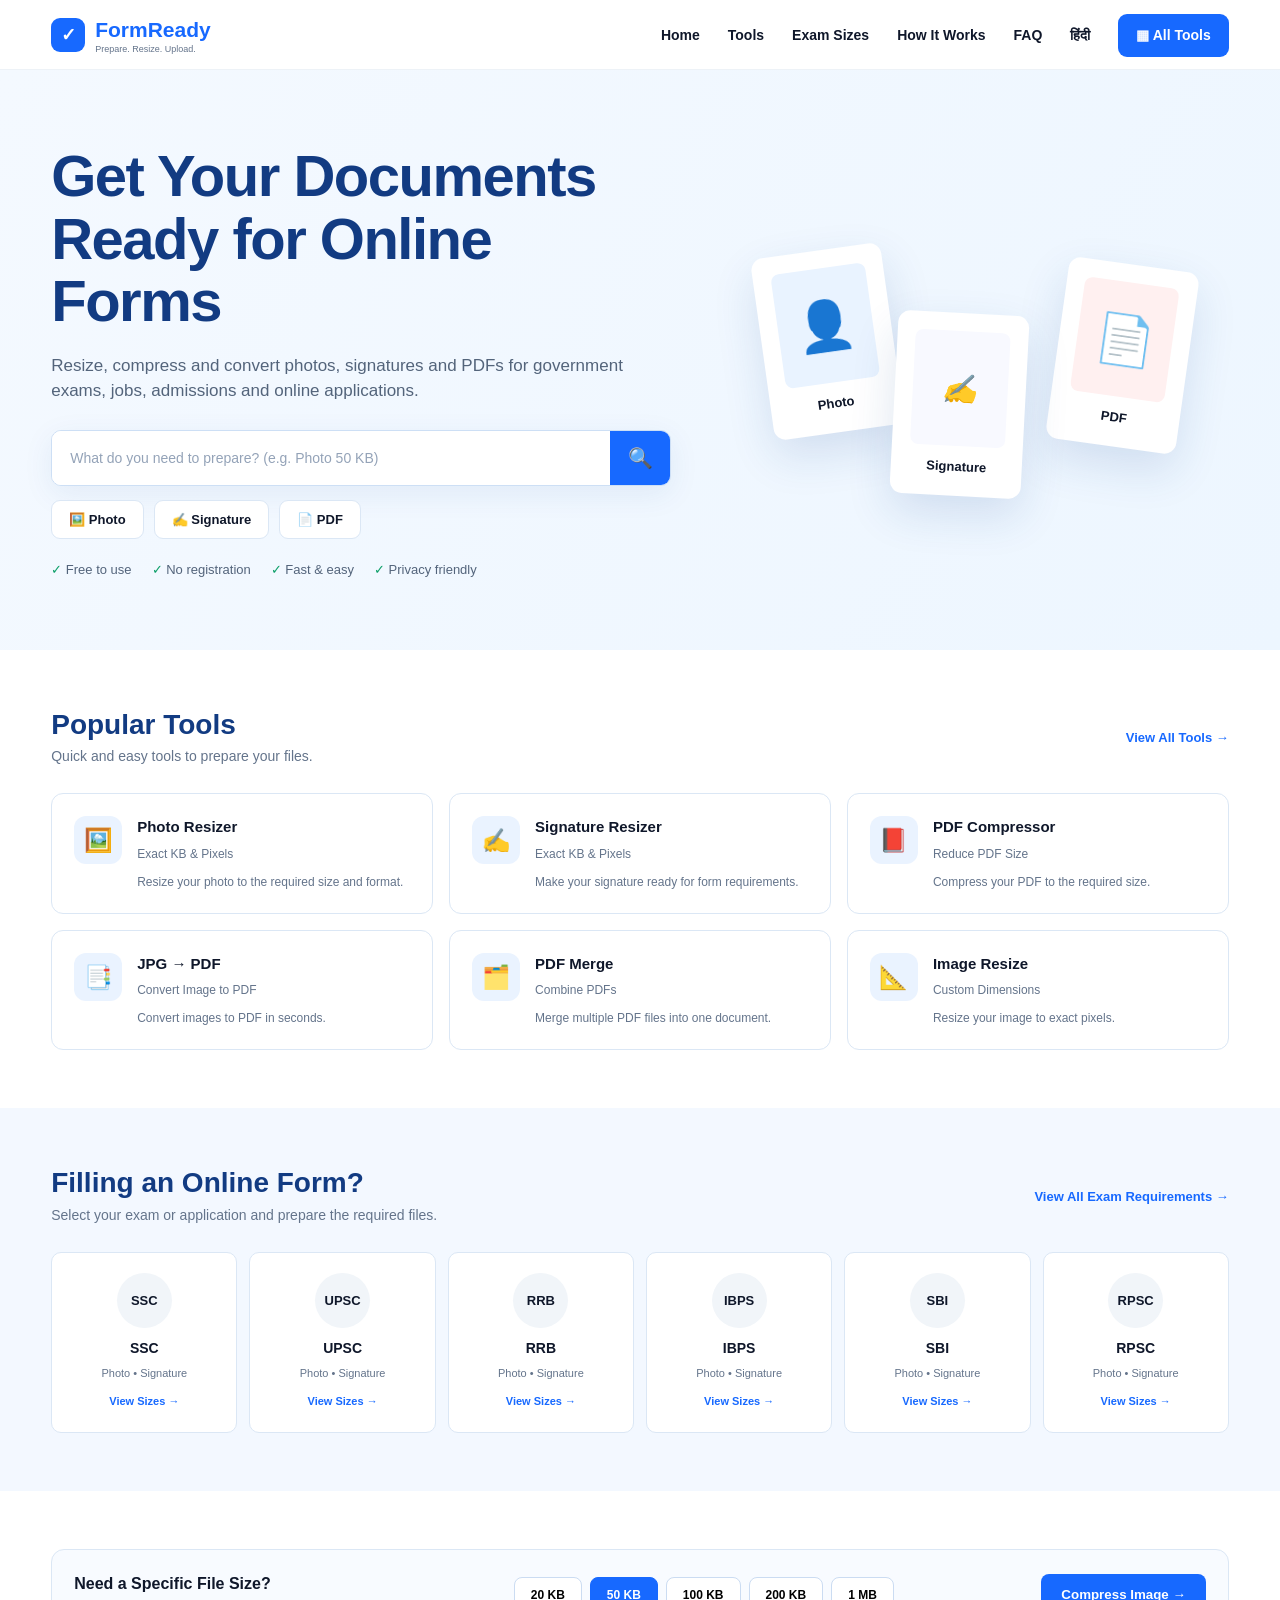
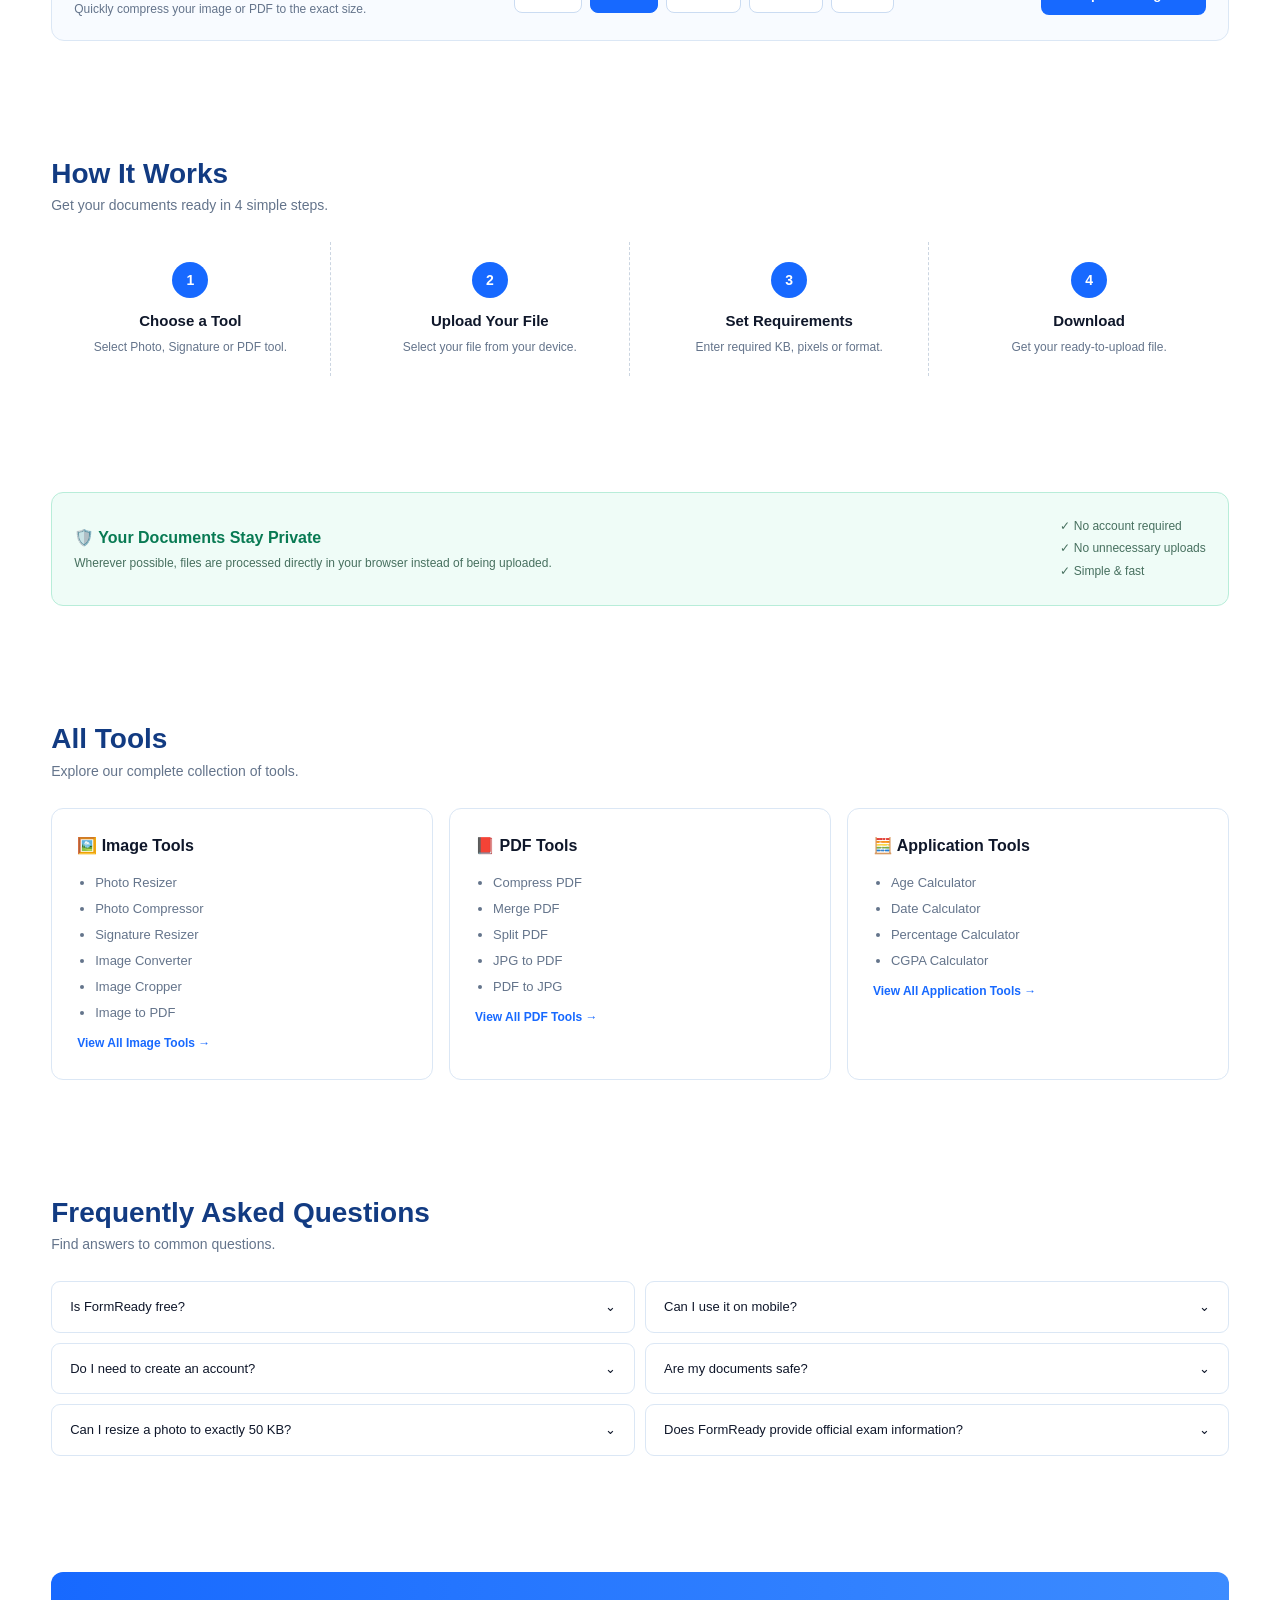
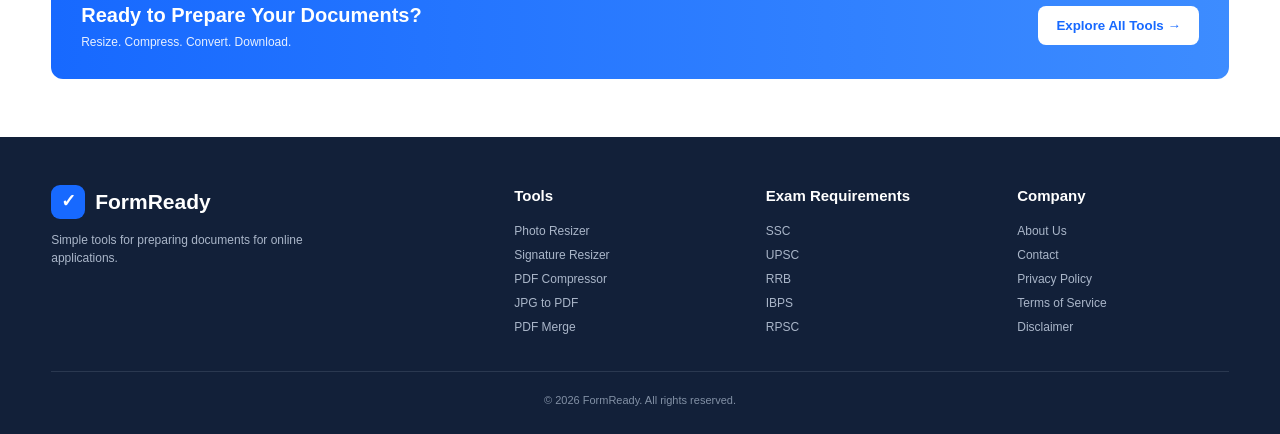
==== index.html @ 7486bbe6 "index.html" ====
<!DOCTYPE html>
<html lang="en">
<head>
    <meta charset="UTF-8">
    <meta name="viewport" content="width=device-width, initial-scale=1.0">

    <title>FormReady – Prepare Documents for Online Forms</title>

    <meta name="description"
          content="Resize, compress and convert photos, signatures and PDFs for online applications.">

    <link rel="stylesheet" href="style.css">
</head>

<body>

    <header>
        <div class="container navbar">

            <a href="#" class="logo">
                <div class="logo-icon">✓</div>

                <div>
                    FormReady
                    <small>Prepare. Resize. Upload.</small>
                </div>
            </a>

            <nav class="nav-links">
                <a href="#">Home</a>
                <a href="#tools">Tools</a>
                <a href="#exams">Exam Sizes</a>
                <a href="#how">How It Works</a>
                <a href="#faq">FAQ</a>
                <a href="#">हिंदी</a>
                <a href="#tools" class="nav-button">▦ All Tools</a>
            </nav>

        </div>
    </header>


    <!-- HERO -->

    <section class="hero">

        <div class="container hero-grid">

            <div class="hero-content">

                <h1>
                    Get Your Documents Ready
                    for Online Forms
                </h1>

                <p>
                    Resize, compress and convert photos, signatures and PDFs
                    for government exams, jobs, admissions and online applications.
                </p>

                <div class="search-box">

                    <input
                        type="text"
                        id="searchInput"
                        placeholder="What do you need to prepare? (e.g. Photo 50 KB)"
                    >

                    <button onclick="searchTools()">
                        🔍
                    </button>

                </div>

                <div class="quick-tools">

                    <a href="#tools">🖼️ Photo</a>
                    <a href="#tools">✍️ Signature</a>
                    <a href="#tools">📄 PDF</a>

                </div>

                <div class="trust">

                    <span>✓ Free to use</span>
                    <span>✓ No registration</span>
                    <span>✓ Fast & easy</span>
                    <span>✓ Privacy friendly</span>

                </div>

            </div>


            <div class="hero-visual">

                <div class="document photo">
                    <div class="document-icon">👤</div>
                    <strong>Photo</strong>
                </div>

                <div class="document signature">
                    <div class="document-icon">✍️</div>
                    <strong>Signature</strong>
                </div>

                <div class="document pdf">
                    <div class="document-icon">📄</div>
                    <strong>PDF</strong>
                </div>

            </div>

        </div>

    </section>


    <!-- POPULAR TOOLS -->

    <section id="tools">

        <div class="container">

            <div class="section-heading">

                <div>
                    <h2>Popular Tools</h2>
                    <p>Quick and easy tools to prepare your files.</p>
                </div>

                <a href="#" class="view-link">
                    View All Tools →
                </a>

            </div>


            <div class="tools-grid">

                <a href="photo-resizer.html" class="tool-card">
                    <div class="tool-icon">🖼️</div>

                    <div>
                        <h3>Photo Resizer</h3>
                        <small>Exact KB & Pixels</small>
                        <p>
                            Resize your photo to the required size and format.
                        </p>
                    </div>
                </a>


                <a href="signature-resizer.html" class="tool-card">
                    <div class="tool-icon">✍️</div>

                    <div>
                        <h3>Signature Resizer</h3>
                        <small>Exact KB & Pixels</small>
                        <p>
                            Make your signature ready for form requirements.
                        </p>
                    </div>
                </a>


                <div class="tool-card">
                    <div class="tool-icon">📕</div>

                    <div>
                        <h3>PDF Compressor</h3>
                        <small>Reduce PDF Size</small>
                        <p>
                            Compress your PDF to the required size.
                        </p>
                    </div>
                </div>


                <div class="tool-card">
                    <div class="tool-icon">📑</div>

                    <div>
                        <h3>JPG → PDF</h3>
                        <small>Convert Image to PDF</small>
                        <p>
                            Convert images to PDF in seconds.
                        </p>
                    </div>
                </div>


                <div class="tool-card">
                    <div class="tool-icon">🗂️</div>

                    <div>
                        <h3>PDF Merge</h3>
                        <small>Combine PDFs</small>
                        <p>
                            Merge multiple PDF files into one document.
                        </p>
                    </div>
                </div>


                <div class="tool-card">
                    <div class="tool-icon">📐</div>

                    <div>
                        <h3>Image Resize</h3>
                        <small>Custom Dimensions</small>
                        <p>
                            Resize your image to exact pixels.
                        </p>
                    </div>
                </div>

            </div>

        </div>

    </section>


    <!-- EXAMS -->

    <section class="exam-section" id="exams">

        <div class="container">

            <div class="section-heading">

                <div>
                    <h2>Filling an Online Form?</h2>

                    <p>
                        Select your exam or application and prepare
                        the required files.
                    </p>
                </div>

                <a href="#" class="view-link">
                    View All Exam Requirements →
                </a>

            </div>


            <div class="exam-grid">

                <div class="exam-card">
                    <div class="exam-logo">SSC</div>
                    <h3>SSC</h3>
                    <p>Photo • Signature</p>
                    <a href="#">View Sizes →</a>
                </div>

                <div class="exam-card">
                    <div class="exam-logo">UPSC</div>
                    <h3>UPSC</h3>
                    <p>Photo • Signature</p>
                    <a href="#">View Sizes →</a>
                </div>

                <div class="exam-card">
                    <div class="exam-logo">RRB</div>
                    <h3>RRB</h3>
                    <p>Photo • Signature</p>
                    <a href="#">View Sizes →</a>
                </div>

                <div class="exam-card">
                    <div class="exam-logo">IBPS</div>
                    <h3>IBPS</h3>
                    <p>Photo • Signature</p>
                    <a href="#">View Sizes →</a>
                </div>

                <div class="exam-card">
                    <div class="exam-logo">SBI</div>
                    <h3>SBI</h3>
                    <p>Photo • Signature</p>
                    <a href="#">View Sizes →</a>
                </div>

                <div class="exam-card">
                    <div class="exam-logo">RPSC</div>
                    <h3>RPSC</h3>
                    <p>Photo • Signature</p>
                    <a href="#">View Sizes →</a>
                </div>

            </div>

        </div>

    </section>


    <!-- FILE SIZE -->

    <section>

        <div class="container">

            <div class="size-box">

                <div>
                    <h3>Need a Specific File Size?</h3>

                    <p>
                        Quickly compress your image or PDF to the exact size.
                    </p>
                </div>


                <div class="sizes">

                    <button class="size-btn">20 KB</button>
                    <button class="size-btn active">50 KB</button>
                    <button class="size-btn">100 KB</button>
                    <button class="size-btn">200 KB</button>
                    <button class="size-btn">1 MB</button>

                </div>


                <button class="main-button">
                    Compress Image →
                </button>

            </div>

        </div>

    </section>


    <!-- HOW IT WORKS -->

    <section id="how">

        <div class="container">

            <div class="section-heading">

                <div>
                    <h2>How It Works</h2>
                    <p>Get your documents ready in 4 simple steps.</p>
                </div>

            </div>


            <div class="steps">

                <div class="step">
                    <div class="step-number">1</div>
                    <h3>Choose a Tool</h3>
                    <p>Select Photo, Signature or PDF tool.</p>
                </div>

                <div class="step">
                    <div class="step-number">2</div>
                    <h3>Upload Your File</h3>
                    <p>Select your file from your device.</p>
                </div>

                <div class="step">
                    <div class="step-number">3</div>
                    <h3>Set Requirements</h3>
                    <p>Enter required KB, pixels or format.</p>
                </div>

                <div class="step">
                    <div class="step-number">4</div>
                    <h3>Download</h3>
                    <p>Get your ready-to-upload file.</p>
                </div>

            </div>

        </div>

    </section>


    <!-- PRIVACY -->

    <section>

        <div class="container">

            <div class="privacy">

                <div>
                    <h3>🛡️ Your Documents Stay Private</h3>

                    <p>
                        Wherever possible, files are processed directly
                        in your browser instead of being uploaded.
                    </p>
                </div>

                <div>
                    ✓ No account required<br>
                    ✓ No unnecessary uploads<br>
                    ✓ Simple & fast
                </div>

            </div>

        </div>

    </section>


    <!-- ALL TOOLS -->

    <section>

        <div class="container">

            <div class="section-heading">

                <div>
                    <h2>All Tools</h2>
                    <p>Explore our complete collection of tools.</p>
                </div>

            </div>


            <div class="category-grid">

                <div class="category">

                    <h3>🖼️ Image Tools</h3>

                    <ul>
                        <li>Photo Resizer</li>
                        <li>Photo Compressor</li>
                        <li>Signature Resizer</li>
                        <li>Image Converter</li>
                        <li>Image Cropper</li>
                        <li>Image to PDF</li>
                    </ul>

                    <a href="#">View All Image Tools →</a>

                </div>


                <div class="category">

                    <h3>📕 PDF Tools</h3>

                    <ul>
                        <li>Compress PDF</li>
                        <li>Merge PDF</li>
                        <li>Split PDF</li>
                        <li>JPG to PDF</li>
                        <li>PDF to JPG</li>
                    </ul>

                    <a href="#">View All PDF Tools →</a>

                </div>


                <div class="category">

                    <h3>🧮 Application Tools</h3>

                    <ul>
                        <li>Age Calculator</li>
                        <li>Date Calculator</li>
                        <li>Percentage Calculator</li>
                        <li>CGPA Calculator</li>
                    </ul>

                    <a href="#">View All Application Tools →</a>

                </div>

            </div>

        </div>

    </section>


    <!-- FAQ -->

    <section id="faq">

        <div class="container">

            <div class="section-heading">

                <div>
                    <h2>Frequently Asked Questions</h2>
                    <p>Find answers to common questions.</p>
                </div>

            </div>


            <div class="faq-grid">

                <div class="faq">
                    <span>Is FormReady free?</span>
                    <span>⌄</span>
                </div>

                <div class="faq">
                    <span>Can I use it on mobile?</span>
                    <span>⌄</span>
                </div>

                <div class="faq">
                    <span>Do I need to create an account?</span>
                    <span>⌄</span>
                </div>

                <div class="faq">
                    <span>Are my documents safe?</span>
                    <span>⌄</span>
                </div>

                <div class="faq">
                    <span>Can I resize a photo to exactly 50 KB?</span>
                    <span>⌄</span>
                </div>

                <div class="faq">
                    <span>Does FormReady provide official exam information?</span>
                    <span>⌄</span>
                </div>

            </div>

        </div>

    </section>


    <!-- CTA -->

    <section>

        <div class="container">

            <div class="cta">

                <div>
                    <h2>Ready to Prepare Your Documents?</h2>
                    <p>Resize. Compress. Convert. Download.</p>
                </div>

                <button onclick="document.getElementById('tools').scrollIntoView()">
                    Explore All Tools →
                </button>

            </div>

        </div>

    </section>


    <!-- FOOTER -->

    <footer>

        <div class="container">

            <div class="footer-grid">

                <div>
                    <div class="logo">
                        <div class="logo-icon">✓</div>
                        FormReady
                    </div>

                    <p>
                        Simple tools for preparing documents
                        for online applications.
                    </p>
                </div>


                <div>
                    <h3>Tools</h3>

                    <ul>
                        <li>Photo Resizer</li>
                        <li>Signature Resizer</li>
                        <li>PDF Compressor</li>
                        <li>JPG to PDF</li>
                        <li>PDF Merge</li>
                    </ul>
                </div>


                <div>
                    <h3>Exam Requirements</h3>

                    <ul>
                        <li>SSC</li>
                        <li>UPSC</li>
                        <li>RRB</li>
                        <li>IBPS</li>
                        <li>RPSC</li>
                    </ul>
                </div>


                <div>
                    <h3>Company</h3>

                    <ul>
                        <li>About Us</li>
                        <li>Contact</li>
                        <li>Privacy Policy</li>
                        <li>Terms of Service</li>
                        <li>Disclaimer</li>
                    </ul>
                </div>

            </div>


            <div class="copyright">
                © 2026 FormReady. All rights reserved.
            </div>

        </div>

    </footer>


    <script src="script.js"></script>

</body>
</html>
---- style.css ----
/* =========================================================
   FORMREADY - MAIN STYLESHEET
   ========================================================= */


/* =========================
   1. GLOBAL
   ========================= */

* {
    margin: 0;
    padding: 0;
    box-sizing: border-box;
}

:root {
    --blue: #1769ff;
    --dark-blue: #123b82;
    --text: #0f172a;
    --muted: #64748b;
    --border: #dbe7f5;
    --light-blue: #f3f8ff;
    --green: #0c9f68;
    --white: #ffffff;
}

html {
    scroll-behavior: smooth;
}

body {
    font-family: Inter, Arial, sans-serif;
    color: var(--text);
    background: #ffffff;
    line-height: 1.5;
}

a {
    text-decoration: none;
    color: inherit;
}

button,
input {
    font-family: inherit;
}

.container {
    width: min(1180px, 92%);
    margin: 0 auto;
}


/* =========================
   2. NAVBAR
   ========================= */

header {
    height: 70px;
    border-bottom: 1px solid #edf2f7;
    background: #ffffff;
    position: sticky;
    top: 0;
    z-index: 1000;
}

.navbar {
    height: 70px;
    display: flex;
    align-items: center;
    justify-content: space-between;
}

.logo {
    display: flex;
    align-items: center;
    gap: 10px;
    font-size: 21px;
    font-weight: 800;
    color: var(--blue);
}

.logo-icon {
    width: 34px;
    height: 34px;
    border-radius: 9px;
    background: var(--blue);
    color: white;

    display: flex;
    align-items: center;
    justify-content: center;

    font-size: 18px;
    flex-shrink: 0;
}

.logo small {
    display: block;
    font-size: 9px;
    color: #64748b;
    font-weight: 500;
    margin-top: -2px;
}

.nav-links {
    display: flex;
    align-items: center;
    gap: 28px;

    font-size: 14px;
    font-weight: 600;
}

.nav-links a {
    transition: color 0.2s ease;
}

.nav-links a:hover {
    color: var(--blue);
}

.nav-button {
    background: var(--blue);
    color: white !important;

    padding: 11px 18px;
    border-radius: 9px;

    transition:
        background 0.2s ease,
        transform 0.2s ease;
}

.nav-button:hover {
    background: #0f56dc;
    transform: translateY(-1px);
}


/* =========================
   3. HERO
   ========================= */

.hero {
    background: linear-gradient(
        120deg,
        #f4f9ff,
        #edf6ff
    );

    padding: 75px 0 70px;
    overflow: hidden;
}

.hero-grid {
    display: grid;
    grid-template-columns: 1.1fr 0.9fr;

    align-items: center;

    gap: 50px;
}

.hero-content {
    position: relative;
    z-index: 2;
}

.hero h1 {
    font-size: clamp(38px, 5vw, 58px);

    line-height: 1.08;

    color: var(--dark-blue);

    margin-bottom: 20px;

    letter-spacing: -1.5px;
}

.hero p {
    color: #53647b;

    font-size: 17px;

    max-width: 610px;

    margin-bottom: 26px;
}


/* =========================
   4. SEARCH
   ========================= */

.search-box {
    display: flex;

    background: white;

    border: 1px solid #cddff5;

    border-radius: 10px;

    overflow: hidden;

    max-width: 620px;

    height: 56px;

    box-shadow:
        0 8px 30px rgba(30, 80, 150, 0.08);
}

.search-box:focus-within {
    border-color: var(--blue);

    box-shadow:
        0 8px 30px rgba(23, 105, 255, 0.13);
}

.search-box input {
    flex: 1;

    min-width: 0;

    border: none;
    outline: none;

    padding: 0 18px;

    font-size: 14px;

    color: var(--text);
}

.search-box input::placeholder {
    color: #94a3b8;
}

.search-box button {
    width: 60px;

    border: none;

    background: var(--blue);

    color: white;

    font-size: 20px;

    cursor: pointer;

    transition: background 0.2s ease;
}

.search-box button:hover {
    background: #0f56dc;
}


/* =========================
   5. QUICK TOOLS
   ========================= */

.quick-tools {
    display: flex;

    gap: 10px;

    margin-top: 14px;

    flex-wrap: wrap;
}

.quick-tools a {
    background: white;

    border: 1px solid var(--border);

    padding: 9px 17px;

    border-radius: 9px;

    font-size: 13px;

    font-weight: 600;

    transition:
        border-color 0.2s ease,
        transform 0.2s ease,
        box-shadow 0.2s ease;
}

.quick-tools a:hover {
    border-color: #a9c9f8;

    transform: translateY(-2px);

    box-shadow:
        0 6px 18px rgba(30, 80, 150, 0.07);
}


/* =========================
   6. TRUST
   ========================= */

.trust {
    display: flex;

    gap: 20px;

    margin-top: 21px;

    flex-wrap: wrap;

    color: #53647b;

    font-size: 13px;
}

.trust span {
    white-space: nowrap;
}

.trust span::first-letter {
    color: var(--green);
}


/* =========================
   7. HERO VISUAL
   ========================= */

.hero-visual {
    min-height: 350px;

    position: relative;

    display: flex;

    align-items: center;

    justify-content: center;
}

.document {
    position: absolute;

    background: white;

    border-radius: 12px;

    padding: 18px;

    box-shadow:
        0 18px 45px rgba(30, 80, 150, 0.14);

    text-align: center;

    transition: transform 0.25s ease;
}

.document:hover {
    transform: translateY(-5px) rotate(0deg);
}

.document.photo {
    transform: rotate(-8deg);

    left: 8%;

    top: 18%;
}

.document.signature {
    z-index: 2;

    transform: rotate(3deg);

    top: 36%;

    left: 34%;
}

.document.pdf {
    transform: rotate(8deg);

    right: 8%;

    top: 22%;
}

.document-icon {
    width: 95px;
    height: 115px;

    border-radius: 8px;

    background: #e9f3ff;

    display: flex;

    align-items: center;
    justify-content: center;

    font-size: 48px;

    margin-bottom: 8px;
}

.signature .document-icon {
    background: #f8f9ff;

    font-size: 28px;

    font-style: italic;
}

.pdf .document-icon {
    background: #fff0f0;
}

.document strong {
    font-size: 13px;
}


/* =========================
   8. SECTIONS
   ========================= */

section {
    padding: 58px 0;
}

.section-heading {
    display: flex;

    align-items: center;

    justify-content: space-between;

    gap: 20px;

    margin-bottom: 26px;
}

.section-heading h2 {
    font-size: 28px;

    color: var(--dark-blue);

    line-height: 1.2;
}

.section-heading p {
    color: var(--muted);

    font-size: 14px;

    margin-top: 5px;
}

.view-link {
    color: var(--blue);

    font-weight: 700;

    font-size: 13px;

    white-space: nowrap;
}

.view-link:hover {
    text-decoration: underline;
}


/* =========================
   9. TOOL CARDS
   ========================= */

.tools-grid {
    display: grid;

    grid-template-columns:
        repeat(3, 1fr);

    gap: 16px;
}

.tool-card {
    border: 1px solid var(--border);

    border-radius: 12px;

    padding: 22px;

    display: flex;

    gap: 15px;

    background: white;

    cursor: pointer;

    transition:
        transform 0.2s ease,
        box-shadow 0.2s ease,
        border-color 0.2s ease;
}

.tool-card:hover {
    transform: translateY(-3px);

    box-shadow:
        0 12px 30px rgba(30, 80, 150, 0.09);

    border-color: #a9c9f8;
}

.tool-icon {
    min-width: 48px;

    width: 48px;
    height: 48px;

    border-radius: 12px;

    background: #eaf3ff;

    display: flex;

    align-items: center;
    justify-content: center;

    font-size: 23px;
}

.tool-card h3 {
    font-size: 15px;

    margin-bottom: 2px;
}

.tool-card small {
    color: var(--muted);

    font-size: 12px;
}

.tool-card p {
    color: var(--muted);

    font-size: 12px;

    margin-top: 8px;

    line-height: 1.5;
}


/* =========================
   10. EXAM SECTION
   ========================= */

.exam-section {
    background: var(--light-blue);
}

.exam-grid {
    display: grid;

    grid-template-columns:
        repeat(6, 1fr);

    gap: 12px;
}

.exam-card {
    background: white;

    border: 1px solid var(--border);

    border-radius: 10px;

    padding: 20px 10px;

    text-align: center;

    transition:
        transform 0.2s ease,
        box-shadow 0.2s ease;
}

.exam-card:hover {
    transform: translateY(-3px);

    box-shadow:
        0 10px 25px rgba(30, 80, 150, 0.08);
}

.exam-logo {
    width: 55px;
    height: 55px;

    margin: 0 auto 10px;

    border-radius: 50%;

    background: #f1f5f9;

    display: flex;

    align-items: center;
    justify-content: center;

    font-weight: 800;

    font-size: 13px;
}

.exam-card h3 {
    font-size: 14px;
}

.exam-card p {
    color: var(--muted);

    font-size: 11px;

    margin: 6px 0;
}

.exam-card a {
    color: var(--blue);

    font-size: 11px;

    font-weight: 700;
}

.exam-card a:hover {
    text-decoration: underline;
}


/* =========================
   11. FILE SIZE BOX
   ========================= */

.size-box {
    border: 1px solid var(--border);

    background: #f8fbff;

    border-radius: 13px;

    padding: 22px;

    display: flex;

    align-items: center;

    justify-content: space-between;

    gap: 20px;
}

.size-box h3 {
    font-size: 16px;
}

.size-box p {
    font-size: 12px;

    color: var(--muted);

    margin-top: 4px;
}

.sizes {
    display: flex;

    gap: 8px;

    flex-wrap: wrap;
}

.size-btn {
    border: 1px solid #cbdcf2;

    background: white;

    padding: 10px 16px;

    border-radius: 8px;

    font-weight: 600;

    font-size: 12px;

    cursor: pointer;

    transition:
        background 0.2s ease,
        color 0.2s ease,
        border-color 0.2s ease;
}

.size-btn:hover {
    background: var(--blue);

    color: white;

    border-color: var(--blue);
}

.size-btn.active {
    background: var(--blue);

    color: white;

    border-color: var(--blue);
}

.main-button {
    background: var(--blue);

    color: white;

    border: none;

    padding: 13px 20px;

    border-radius: 8px;

    font-weight: 700;

    cursor: pointer;

    white-space: nowrap;

    transition:
        background 0.2s ease,
        transform 0.2s ease;
}

.main-button:hover {
    background: #0f56dc;

    transform: translateY(-1px);
}


/* =========================
   12. HOW IT WORKS
   ========================= */

.steps {
    display: grid;

    grid-template-columns:
        repeat(4, 1fr);

    gap: 20px;
}

.step {
    text-align: center;

    padding: 20px;

    border-right: 1px dashed #cbd5e1;
}

.step:last-child {
    border-right: none;
}

.step-number {
    width: 36px;
    height: 36px;

    margin: 0 auto 12px;

    border-radius: 50%;

    background: var(--blue);

    color: white;

    display: flex;

    align-items: center;
    justify-content: center;

    font-weight: 800;

    font-size: 14px;
}

.step h3 {
    font-size: 15px;
}

.step p {
    color: var(--muted);

    font-size: 12px;

    margin-top: 5px;
}


/* =========================
   13. PRIVACY
   ========================= */

.privacy {
    background: #effcf7;

    border: 1px solid #b8edd9;

    border-radius: 12px;

    padding: 22px;

    display: flex;

    align-items: center;

    justify-content: space-between;

    gap: 20px;
}

.privacy h3 {
    font-size: 16px;

    color: #087a53;
}

.privacy p {
    font-size: 12px;

    color: #47705f;

    margin-top: 4px;
}

.privacy > div:last-child {
    font-size: 12px;

    color: #47705f;

    line-height: 1.9;

    white-space: nowrap;
}


/* =========================
   14. ALL TOOLS / CATEGORIES
   ========================= */

.category-grid {
    display: grid;

    grid-template-columns:
        repeat(3, 1fr);

    gap: 16px;
}

.category {
    border: 1px solid var(--border);

    border-radius: 12px;

    padding: 25px;

    background: white;

    transition:
        box-shadow 0.2s ease,
        transform 0.2s ease;
}

.category:hover {
    transform: translateY(-2px);

    box-shadow:
        0 10px 25px rgba(30, 80, 150, 0.07);
}

.category h3 {
    margin-bottom: 12px;

    font-size: 16px;
}

.category ul {
    padding-left: 18px;

    color: var(--muted);

    font-size: 13px;

    line-height: 2;
}

.category a {
    display: inline-block;

    color: var(--blue);

    font-size: 12px;

    font-weight: 700;

    margin-top: 8px;
}

.category a:hover {
    text-decoration: underline;
}


/* =========================
   15. FAQ
   ========================= */

.faq-grid {
    display: grid;

    grid-template-columns:
        1fr 1fr;

    gap: 10px;
}

.faq {
    border: 1px solid var(--border);

    border-radius: 9px;

    padding: 15px 18px;

    font-size: 13px;

    cursor: pointer;

    display: flex;

    justify-content: space-between;

    gap: 15px;

    transition:
        background 0.2s ease,
        border-color 0.2s ease;
}

.faq:hover {
    background: #f8fbff;

    border-color: #b8d1ef;
}


/* =========================
   16. CTA
   ========================= */

.cta {
    background:
        linear-gradient(
            90deg,
            #1769ff,
            #3d8cff
        );

    color: white;

    border-radius: 12px;

    padding: 28px 30px;

    display: flex;

    align-items: center;

    justify-content: space-between;

    gap: 20px;
}

.cta h2 {
    font-size: 20px;
}

.cta p {
    font-size: 12px;

    opacity: 0.9;

    margin-top: 3px;
}

.cta button {
    background: white;

    color: var(--blue);

    border: none;

    padding: 12px 18px;

    border-radius: 8px;

    font-weight: 700;

    cursor: pointer;

    white-space: nowrap;

    transition:
        transform 0.2s ease,
        box-shadow 0.2s ease;
}

.cta button:hover {
    transform: translateY(-2px);

    box-shadow:
        0 8px 20px rgba(0, 0, 0, 0.12);
}


/* =========================
   17. FOOTER
   ========================= */

footer {
    background: #122039;

    color: white;

    padding: 48px 0 25px;
}

.footer-grid {
    display: grid;

    grid-template-columns:
        2fr 1fr 1fr 1fr;

    gap: 40px;
}

footer .logo {
    color: white;
}

footer .logo-icon {
    background: var(--blue);
}

footer p {
    color: #aab6c9;

    font-size: 12px;

    margin-top: 12px;

    max-width: 290px;
}

footer h3 {
    font-size: 15px;

    margin-bottom: 12px;
}

footer ul {
    list-style: none;

    line-height: 2;
}

footer li,
footer a {
    color: #aab6c9;

    font-size: 12px;
}

footer a:hover {
    color: white;
}

.copyright {
    border-top: 1px solid #2a3850;

    margin-top: 32px;

    padding-top: 20px;

    color: #8290a5;

    font-size: 11px;

    text-align: center;
}


/* =========================================================
   RESPONSIVE DESIGN
   ========================================================= */


/* =========================
   TABLET
   ========================= */

@media (max-width: 1000px) {

    .nav-links {
        gap: 16px;
    }

    .hero-grid {
        grid-template-columns: 1fr 0.8fr;

        gap: 25px;
    }

    .hero h1 {
        font-size: 44px;
    }

    .exam-grid {
        grid-template-columns:
            repeat(3, 1fr);
    }

    .size-box {
        flex-wrap: wrap;
    }

    .footer-grid {
        grid-template-columns:
            2fr 1fr 1fr;
    }
}


/* =========================
   TABLET / SMALL LAPTOP
   ========================= */

@media (max-width: 850px) {

    .nav-links a:not(.nav-button) {
        display: none;
    }

    .hero-grid {
        grid-template-columns: 1fr;
    }

    .hero-content {
        text-align: center;
    }

    .hero p {
        margin-left: auto;
        margin-right: auto;
    }

    .search-box {
        margin-left: auto;
        margin-right: auto;
    }

    .quick-tools,
    .trust {
        justify-content: center;
    }

    .hero-visual {
        min-height: 290px;
    }

    .tools-grid {
        grid-template-columns:
            repeat(2, 1fr);
    }

    .category-grid {
        grid-template-columns:
            repeat(2, 1fr);
    }
}


/* =========================
   MOBILE
   ========================= */

@media (max-width: 600px) {

    header {
        height: 62px;
    }

    .navbar {
        height: 62px;
    }

    .logo {
        font-size: 18px;
    }

    .logo-icon {
        width: 31px;
        height: 31px;

        border-radius: 8px;
    }

    .logo small {
        font-size: 8px;
    }

    .nav-links {
        gap: 6px;
    }

    .nav-button {
        padding: 9px 12px;

        font-size: 11px;
    }


    /* HERO */

    .hero {
        padding: 48px 0 42px;
    }

    .hero h1 {
        font-size: 35px;

        letter-spacing: -1px;
    }

    .hero p {
        font-size: 14px;

        line-height: 1.6;
    }

    .search-box {
        height: 52px;
    }

    .search-box input {
        font-size: 13px;
    }

    .search-box button {
        width: 55px;
    }

    .trust {
        gap: 10px 16px;

        font-size: 11px;
    }


    /* HERO VISUAL */

    .hero-visual {
        min-height: 220px;
    }

    .document {
        padding: 12px;

        border-radius: 10px;
    }

    .document-icon {
        width: 70px;
        height: 85px;

        font-size: 34px;
    }

    .signature .document-icon {
        font-size: 23px;
    }

    .document strong {
        font-size: 11px;
    }

    .document.photo {
        left: 4%;
    }

    .document.signature {
        left: 32%;
    }

    .document.pdf {
        right: 4%;
    }


    /* SECTIONS */

    section {
        padding: 42px 0;
    }

    .section-heading {
        align-items: flex-start;

        flex-direction: column;

        margin-bottom: 20px;
    }

    .section-heading h2 {
        font-size: 24px;
    }

    .section-heading p {
        font-size: 13px;
    }

    .view-link {
        font-size: 12px;
    }


    /* TOOLS */

    .tools-grid {
        grid-template-columns: 1fr;
    }

    .tool-card {
        padding: 18px;
    }


    /* EXAMS */

    .exam-grid {
        grid-template-columns:
            repeat(2, 1fr);
    }

    .exam-card {
        padding: 18px 8px;
    }


    /* FILE SIZE */

    .size-box {
        align-items: flex-start;

        flex-direction: column;

        padding: 19px;
    }

    .sizes {
        width: 100%;
    }

    .size-btn {
        padding: 9px 13px;
    }

    .main-button {
        width: 100%;
    }


    /* HOW IT WORKS */

    .steps {
        grid-template-columns: 1fr;

        gap: 0;
    }

    .step {
        border-right: none;

        border-bottom:
            1px dashed #cbd5e1;

        padding: 22px 10px;
    }

    .step:last-child {
        border-bottom: none;
    }


    /* PRIVACY */

    .privacy {
        flex-direction: column;

        align-items: flex-start;

        padding: 19px;
    }

    .privacy > div:last-child {
        white-space: normal;
    }


    /* CATEGORIES */

    .category-grid {
        grid-template-columns: 1fr;
    }


    /* FAQ */

    .faq-grid {
        grid-template-columns: 1fr;
    }

    .faq {
        font-size: 12px;

        padding: 14px 15px;
    }


    /* CTA */

    .cta {
        flex-direction: column;

        align-items: flex-start;

        padding: 24px;
    }

    .cta h2 {
        font-size: 18px;
    }

    .cta button {
        width: 100%;
    }


    /* FOOTER */

    footer {
        padding-top: 40px;
    }

    .footer-grid {
        grid-template-columns: 1fr;

        gap: 28px;
    }

}


/* =========================
   VERY SMALL PHONES
   ========================= */

@media (max-width: 380px) {

    .hero h1 {
        font-size: 31px;
    }

    .quick-tools a {
        padding: 8px 12px;

        font-size: 12px;
    }

    .exam-grid {
        gap: 8px;
    }

    .exam-logo {
        width: 48px;
        height: 48px;
    }

    .size-btn {
        padding: 8px 10px;

        font-size: 11px;
    }

}
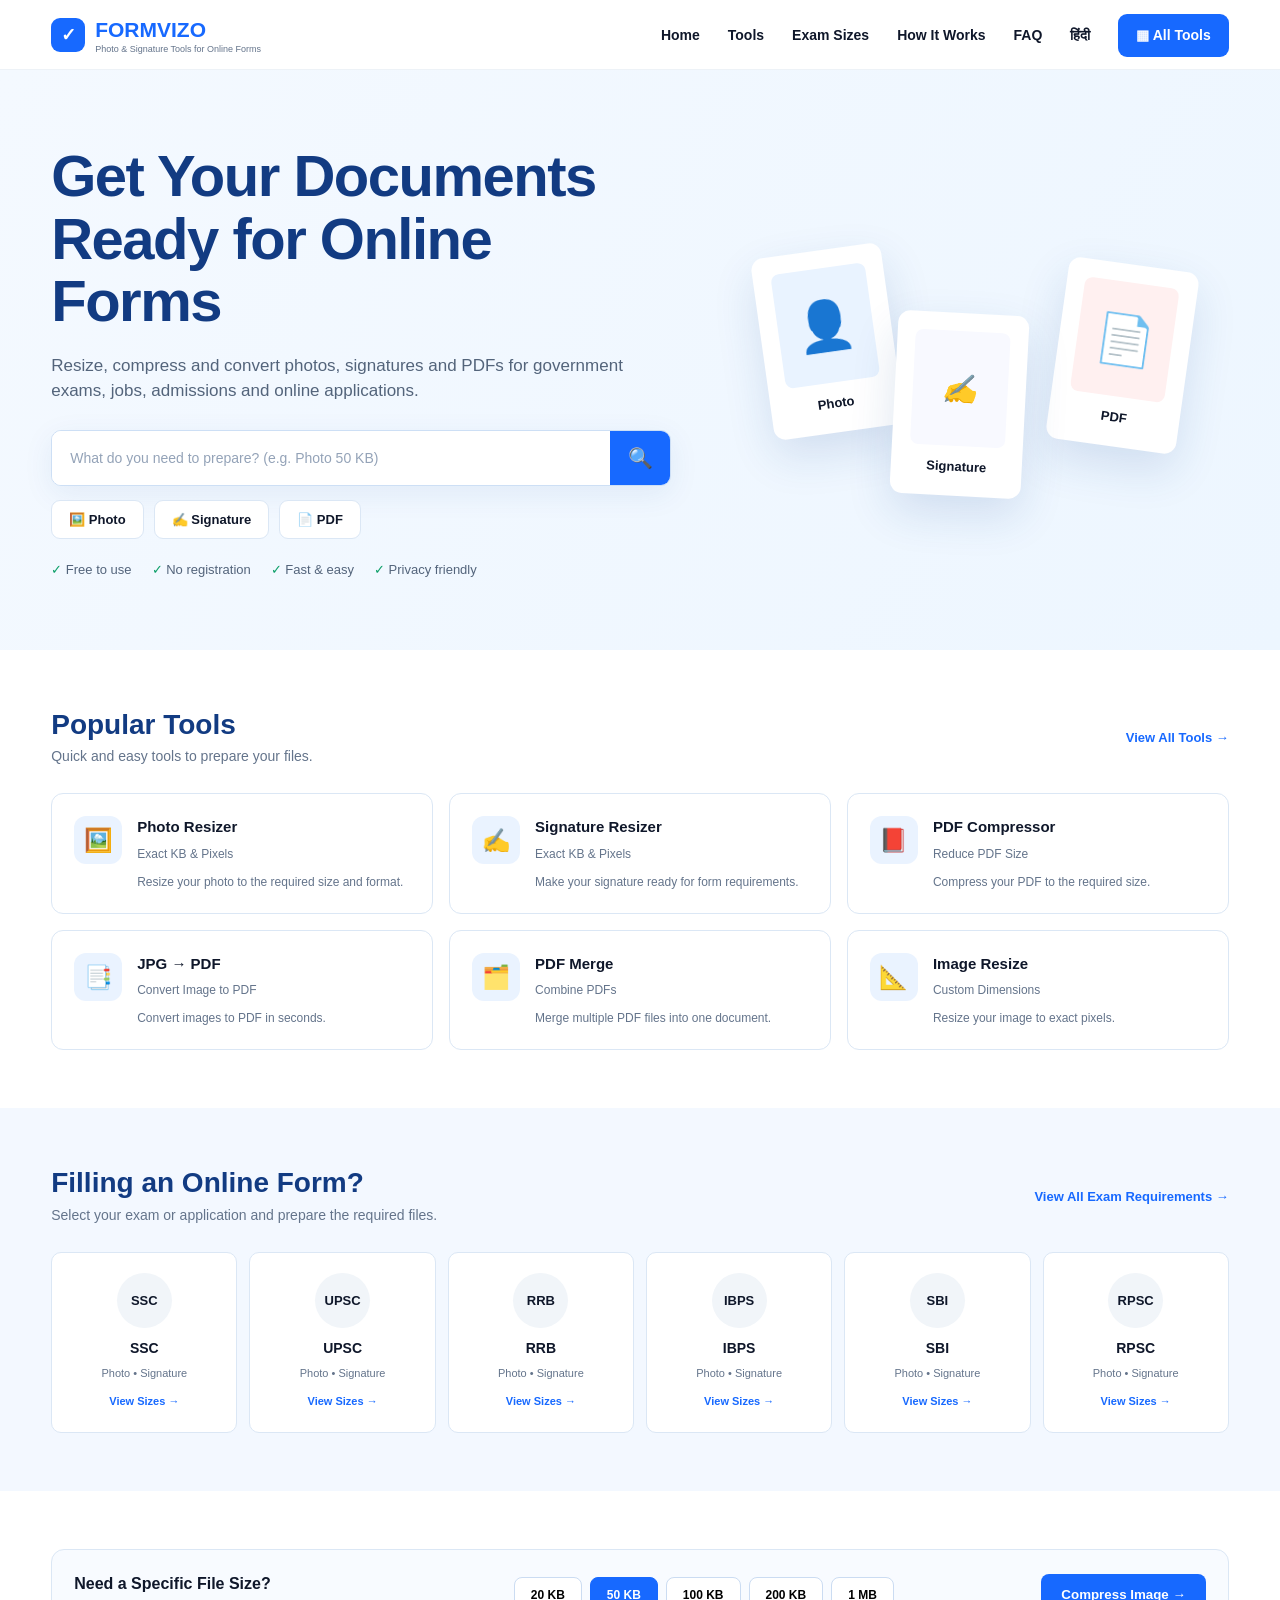
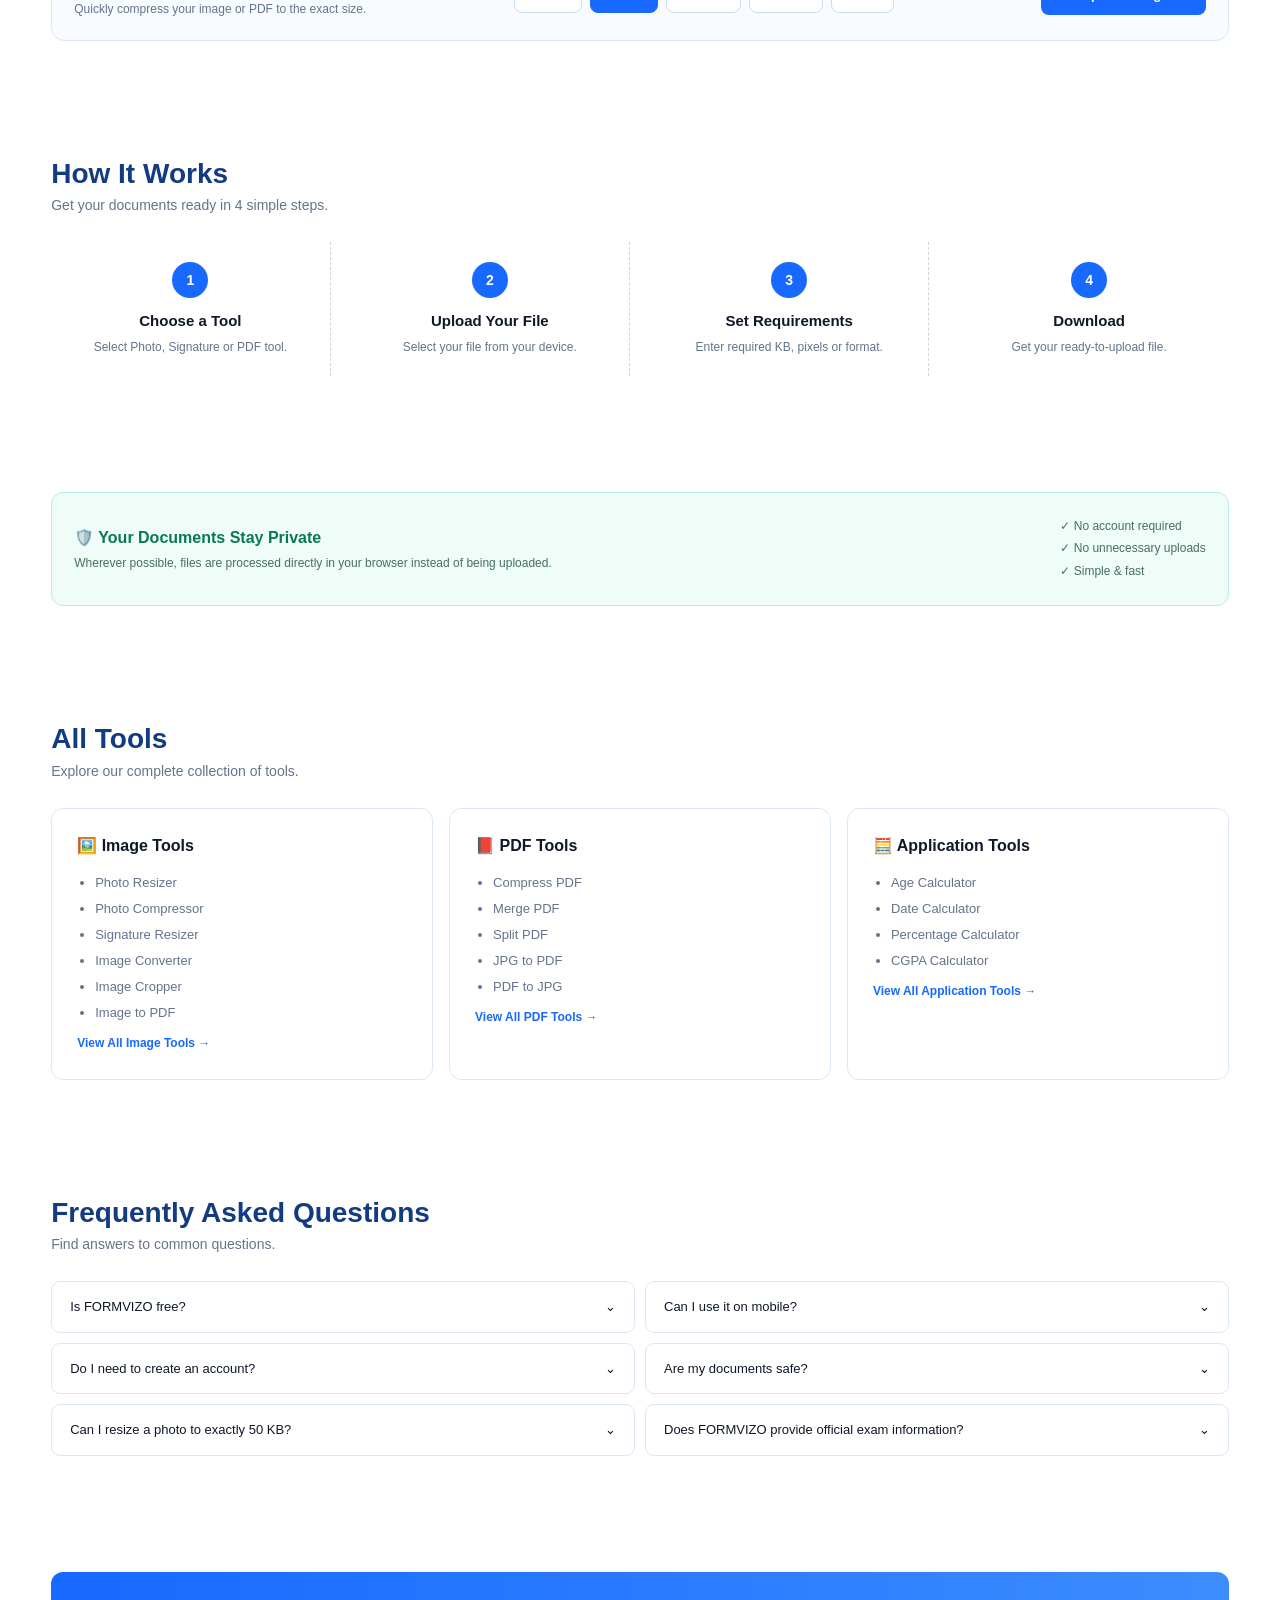
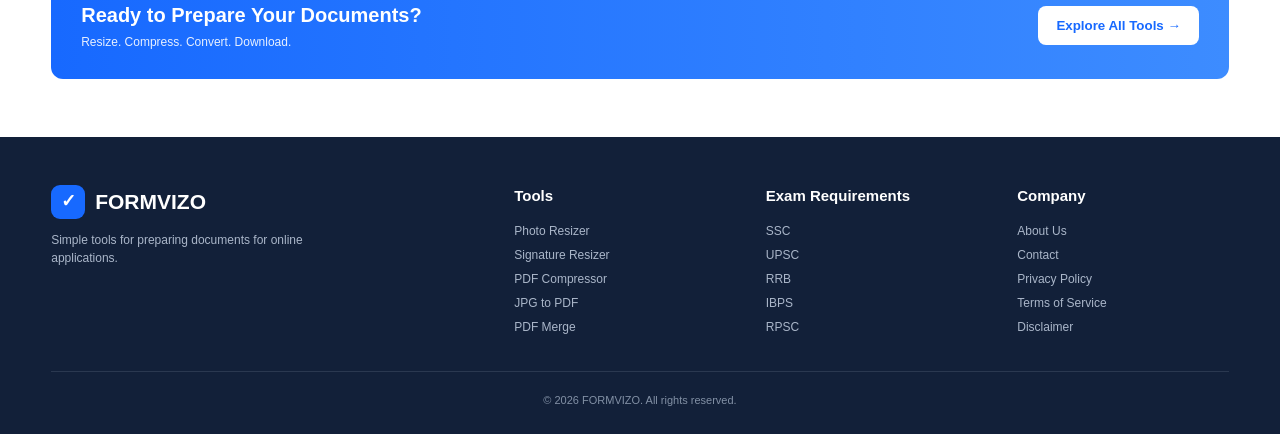
==== commit ba333df2: "index.html" ====
--- a/index.html
+++ b/index.html
@@ -4,10 +4,10 @@
     <meta charset="UTF-8">
     <meta name="viewport" content="width=device-width, initial-scale=1.0">
 
-    <title>FormReady – Prepare Documents for Online Forms</title>
+    <title>FORMVIZO – Photo &amp; Signature Tools for Online Forms</title>
 
     <meta name="description"
-          content="Resize, compress and convert photos, signatures and PDFs for online applications.">
+                    content="Prepare, resize and compress photos and signatures for Indian online application forms and government exams. Get the required KB size, dimensions and format easily.">
 
     <link rel="stylesheet" href="style.css">
 </head>
@@ -21,8 +21,8 @@
                 <div class="logo-icon">✓</div>
 
                 <div>
-                    FormReady
-                    <small>Prepare. Resize. Upload.</small>
+                    FORMVIZO
+                    <small>Photo &amp; Signature Tools for Online Forms</small>
                 </div>
             </a>
 
@@ -509,7 +509,7 @@
             <div class="faq-grid">
 
                 <div class="faq">
-                    <span>Is FormReady free?</span>
+                    <span>Is FORMVIZO free?</span>
                     <span>⌄</span>
                 </div>
 
@@ -534,7 +534,7 @@
                 </div>
 
                 <div class="faq">
-                    <span>Does FormReady provide official exam information?</span>
+                    <span>Does FORMVIZO provide official exam information?</span>
                     <span>⌄</span>
                 </div>
 
@@ -580,7 +580,7 @@
                 <div>
                     <div class="logo">
                         <div class="logo-icon">✓</div>
-                        FormReady
+                        FORMVIZO
                     </div>
 
                     <p>
@@ -632,7 +632,7 @@
 
 
             <div class="copyright">
-                © 2026 FormReady. All rights reserved.
+                © 2026 FORMVIZO. All rights reserved.
             </div>
 
         </div>
--- a/style.css
+++ b/style.css
@@ -1,5 +1,5 @@
 /* =========================================================
-   FORMREADY - MAIN STYLESHEET
+    FORMVIZO - MAIN STYLESHEET
    ========================================================= */
 
 
